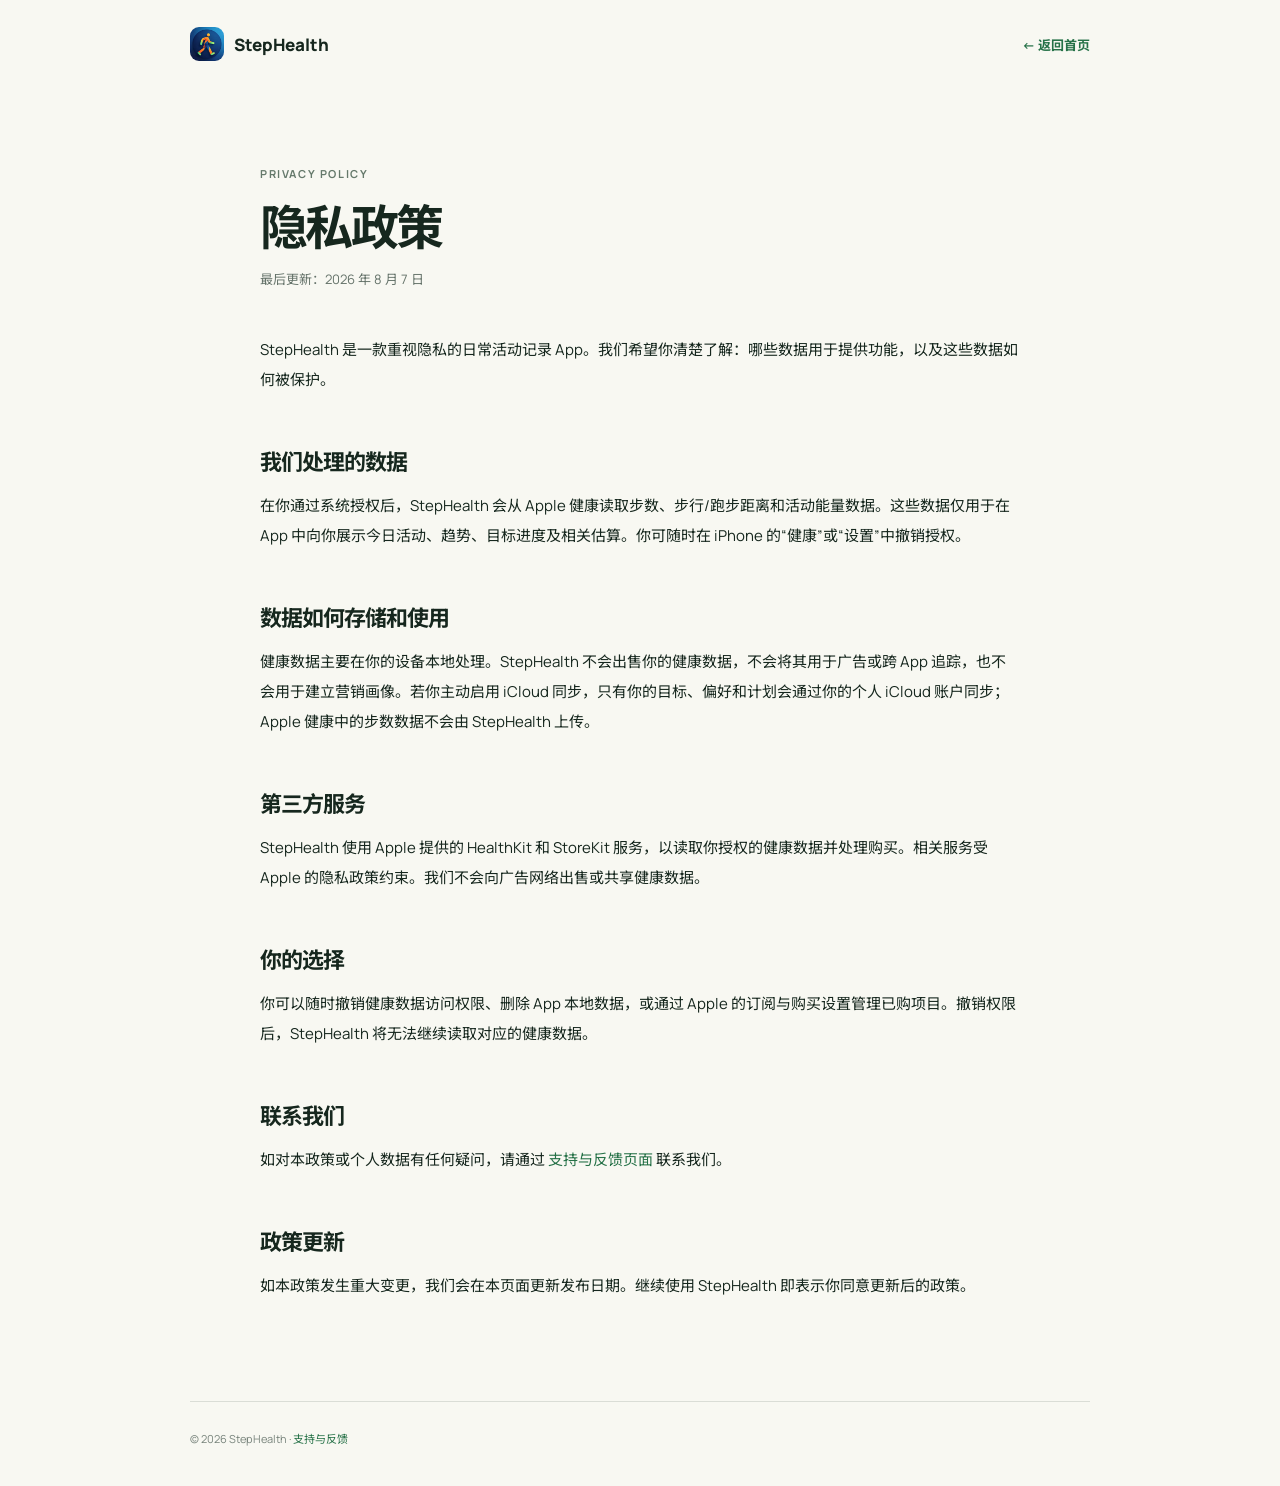
==== privacy.html @ c11e6fed "提交初版" ====
<!doctype html>
<html lang="zh-CN">
  <head>
    <meta charset="UTF-8" /><meta name="viewport" content="width=device-width, initial-scale=1" />
    <meta name="description" content="StepHealth 隐私政策" /><title>隐私政策 - StepHealth</title>
    <link rel="preconnect" href="https://fonts.googleapis.com" /><link rel="preconnect" href="https://fonts.gstatic.com" crossorigin />
    <link href="https://fonts.googleapis.com/css2?family=Manrope:wght@400;500;600;700;800&family=Noto+Sans+SC:wght@400;500;600;700&display=swap" rel="stylesheet" /><link rel="stylesheet" href="legal.css" />
  </head>
  <body><header><a class="brand" href="index.html"><img src="assets/app-icon.jpeg" alt="" />StepHealth</a><a href="index.html">← 返回首页</a></header>
  <main><p class="eyebrow">PRIVACY POLICY</p><h1>隐私政策</h1><p class="updated">最后更新：2026 年 8 月 7 日</p><p>StepHealth 是一款重视隐私的日常活动记录 App。我们希望你清楚了解：哪些数据用于提供功能，以及这些数据如何被保护。</p>
  <h2>我们处理的数据</h2><p>在你通过系统授权后，StepHealth 会从 Apple 健康读取步数、步行/跑步距离和活动能量数据。这些数据仅用于在 App 中向你展示今日活动、趋势、目标进度及相关估算。你可随时在 iPhone 的“健康”或“设置”中撤销授权。</p>
  <h2>数据如何存储和使用</h2><p>健康数据主要在你的设备本地处理。StepHealth 不会出售你的健康数据，不会将其用于广告或跨 App 追踪，也不会用于建立营销画像。若你主动启用 iCloud 同步，只有你的目标、偏好和计划会通过你的个人 iCloud 账户同步；Apple 健康中的步数数据不会由 StepHealth 上传。</p>
  <h2>第三方服务</h2><p>StepHealth 使用 Apple 提供的 HealthKit 和 StoreKit 服务，以读取你授权的健康数据并处理购买。相关服务受 Apple 的隐私政策约束。我们不会向广告网络出售或共享健康数据。</p>
  <h2>你的选择</h2><p>你可以随时撤销健康数据访问权限、删除 App 本地数据，或通过 Apple 的订阅与购买设置管理已购项目。撤销权限后，StepHealth 将无法继续读取对应的健康数据。</p>
  <h2>联系我们</h2><p>如对本政策或个人数据有任何疑问，请通过 <a href="support.html">支持与反馈页面</a> 联系我们。</p>
  <h2>政策更新</h2><p>如本政策发生重大变更，我们会在本页面更新发布日期。继续使用 StepHealth 即表示你同意更新后的政策。</p></main>
  <footer>© 2026 StepHealth · <a href="support.html">支持与反馈</a></footer></body>
</html>
---- legal.css ----
:root { --ink:#16271e; --muted:#65736a; --green:#257147; --cream:#f8f8f2; --sans:"Manrope","Noto Sans SC",sans-serif; } * { box-sizing:border-box; } body { margin:0; background:var(--cream); color:var(--ink); font-family:var(--sans); } a { color:var(--green); text-decoration:none; } header { width:min(900px,calc(100% - 40px)); height:88px; margin:auto; display:flex; align-items:center; justify-content:space-between; font-size:13px; font-weight:700; } .brand { display:flex; align-items:center; gap:10px; color:var(--ink); font-size:17px; font-weight:800; } .brand img { width:34px; height:34px; border-radius:9px; } main { width:min(760px,calc(100% - 40px)); margin:75px auto 100px; font-size:15px; line-height:2; } .eyebrow { margin:0 0 13px; color:#65796b; font-size:11px; font-weight:700; letter-spacing:1.6px; } h1 { margin:0; font-size:48px; letter-spacing:-2.6px; line-height:1.2; } .updated { margin:10px 0 43px; color:var(--muted); font-size:13px; } h2 { margin:45px 0 7px; font-size:22px; letter-spacing:-1px; } h3 { margin:27px 0 0; font-size:16px; } p { margin:0 0 16px; } .hint { padding:17px 20px; border-left:3px solid #78b55a; background:#eef7e6; color:#536459; font-size:13px; } footer { width:min(900px,calc(100% - 40px)); margin:auto; padding:28px 0 40px; border-top:1px solid rgba(22,39,30,.13); color:#78847c; font-size:11px; } @media (max-width:600px) { main { margin-top:42px; font-size:14px; } h1 { font-size:38px; } }
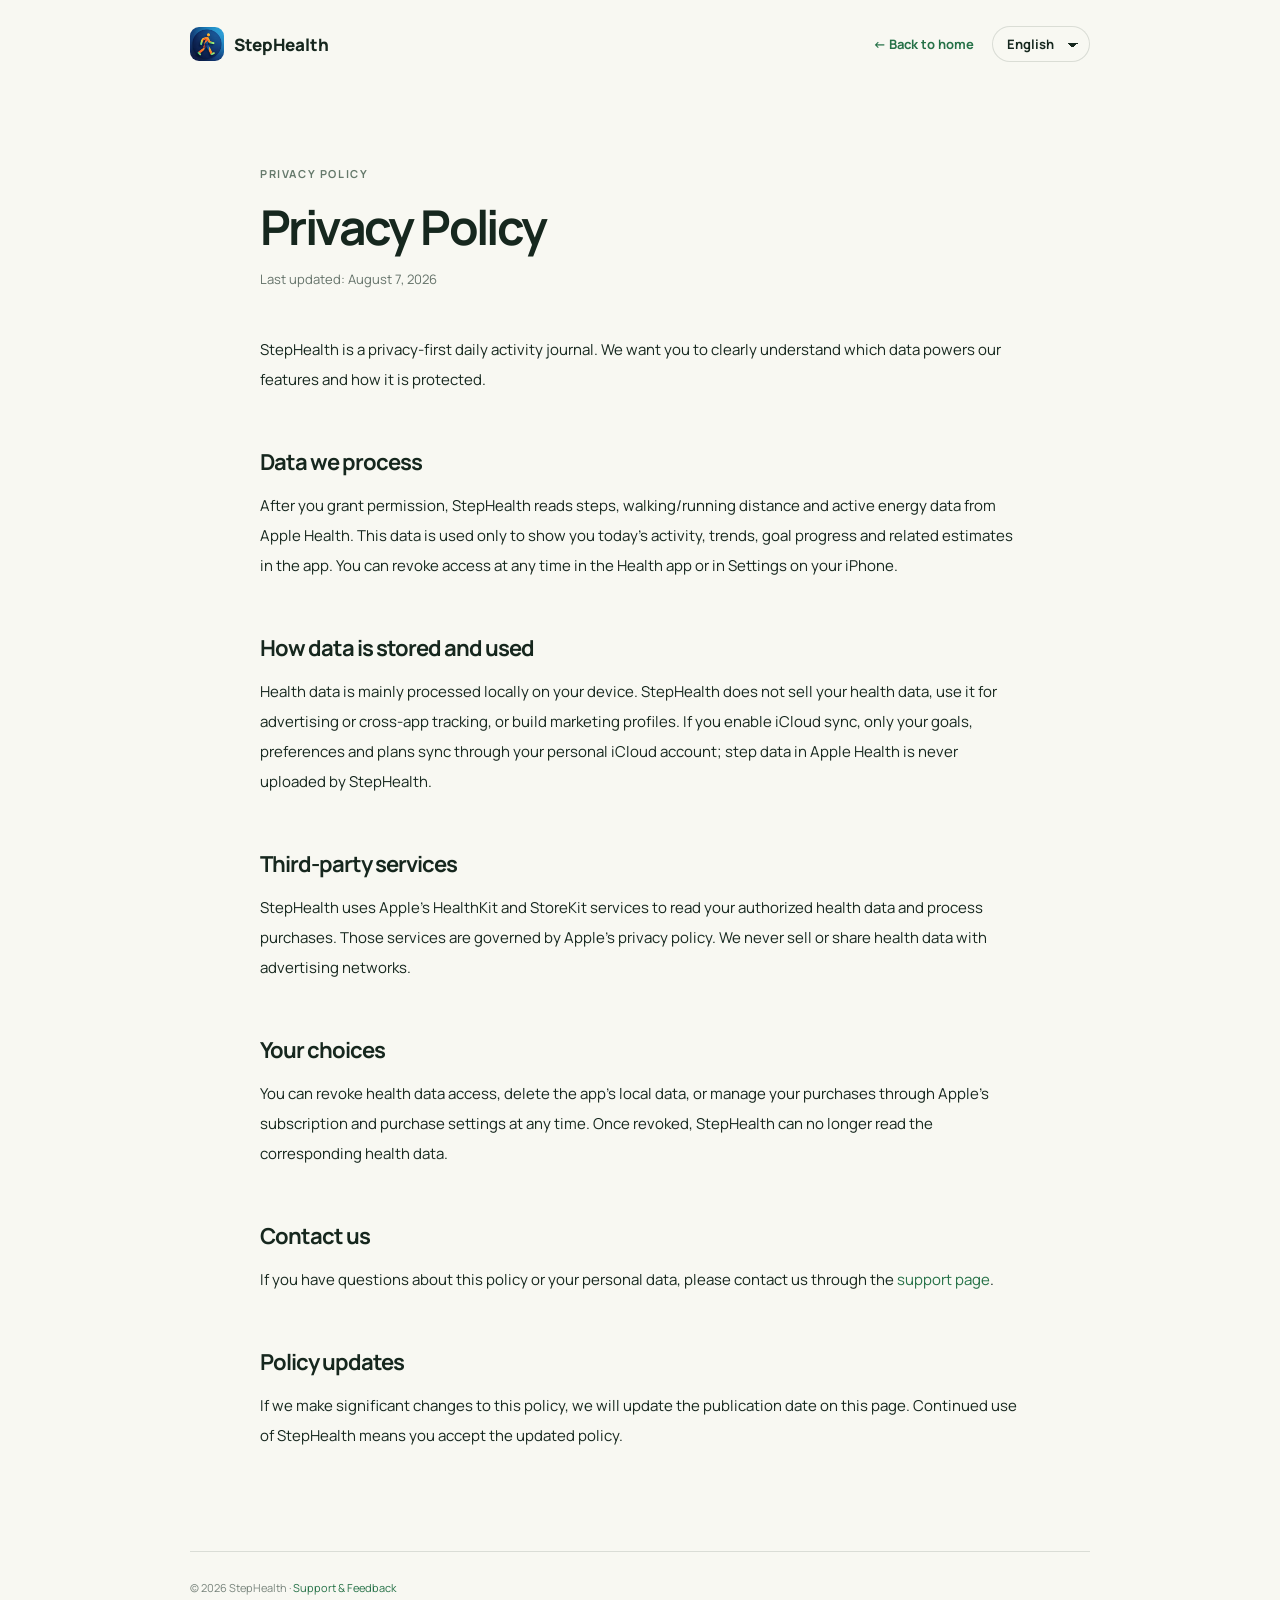
==== commit 8c43ae88: "增加简体/英文/繁体/日文四语适配" ====
--- a/privacy.html
+++ b/privacy.html
@@ -1,18 +1,49 @@
 <!doctype html>
 <html lang="zh-CN">
   <head>
-    <meta charset="UTF-8" /><meta name="viewport" content="width=device-width, initial-scale=1" />
-    <meta name="description" content="StepHealth 隐私政策" /><title>隐私政策 - StepHealth</title>
-    <link rel="preconnect" href="https://fonts.googleapis.com" /><link rel="preconnect" href="https://fonts.gstatic.com" crossorigin />
-    <link href="https://fonts.googleapis.com/css2?family=Manrope:wght@400;500;600;700;800&family=Noto+Sans+SC:wght@400;500;600;700&display=swap" rel="stylesheet" /><link rel="stylesheet" href="legal.css" />
+    <meta charset="UTF-8" />
+    <meta name="viewport" content="width=device-width, initial-scale=1" />
+    <meta name="description" content="StepHealth 隐私政策" data-i18n-description="privacyPageDesc" />
+    <meta name="theme-color" content="#f8f8f2" />
+    <title data-i18n-title="privacyPageTitle">隐私政策 - StepHealth</title>
+    <link rel="preconnect" href="https://fonts.googleapis.com" />
+    <link rel="preconnect" href="https://fonts.gstatic.com" crossorigin />
+    <link data-fonts href="https://fonts.googleapis.com/css2?family=Manrope:wght@400;500;600;700;800&family=Noto+Sans+SC:wght@400;500;600;700;800&display=swap" rel="stylesheet" />
+    <link rel="stylesheet" href="legal.css" />
+    <script src="i18n-boot.js"></script>
   </head>
-  <body><header><a class="brand" href="index.html"><img src="assets/app-icon.jpeg" alt="" />StepHealth</a><a href="index.html">← 返回首页</a></header>
-  <main><p class="eyebrow">PRIVACY POLICY</p><h1>隐私政策</h1><p class="updated">最后更新：2026 年 8 月 7 日</p><p>StepHealth 是一款重视隐私的日常活动记录 App。我们希望你清楚了解：哪些数据用于提供功能，以及这些数据如何被保护。</p>
-  <h2>我们处理的数据</h2><p>在你通过系统授权后，StepHealth 会从 Apple 健康读取步数、步行/跑步距离和活动能量数据。这些数据仅用于在 App 中向你展示今日活动、趋势、目标进度及相关估算。你可随时在 iPhone 的“健康”或“设置”中撤销授权。</p>
-  <h2>数据如何存储和使用</h2><p>健康数据主要在你的设备本地处理。StepHealth 不会出售你的健康数据，不会将其用于广告或跨 App 追踪，也不会用于建立营销画像。若你主动启用 iCloud 同步，只有你的目标、偏好和计划会通过你的个人 iCloud 账户同步；Apple 健康中的步数数据不会由 StepHealth 上传。</p>
-  <h2>第三方服务</h2><p>StepHealth 使用 Apple 提供的 HealthKit 和 StoreKit 服务，以读取你授权的健康数据并处理购买。相关服务受 Apple 的隐私政策约束。我们不会向广告网络出售或共享健康数据。</p>
-  <h2>你的选择</h2><p>你可以随时撤销健康数据访问权限、删除 App 本地数据，或通过 Apple 的订阅与购买设置管理已购项目。撤销权限后，StepHealth 将无法继续读取对应的健康数据。</p>
-  <h2>联系我们</h2><p>如对本政策或个人数据有任何疑问，请通过 <a href="support.html">支持与反馈页面</a> 联系我们。</p>
-  <h2>政策更新</h2><p>如本政策发生重大变更，我们会在本页面更新发布日期。继续使用 StepHealth 即表示你同意更新后的政策。</p></main>
-  <footer>© 2026 StepHealth · <a href="support.html">支持与反馈</a></footer></body>
+  <body>
+    <header>
+      <a class="brand" href="index.html" aria-label="StepHealth 首页" data-i18n-attr-aria-label="brandAria"><img src="assets/app-icon.jpeg" alt="" /><span>StepHealth</span></a>
+      <div class="legal-actions">
+        <a href="index.html" data-i18n="backHome">← 返回首页</a>
+        <select class="lang-select" aria-label="选择语言" data-i18n-attr-aria-label="langAria">
+          <option value="zh-CN">简体中文</option>
+          <option value="zh-TW">繁體中文</option>
+          <option value="ja">日本語</option>
+          <option value="en">English</option>
+        </select>
+      </div>
+    </header>
+    <main>
+      <p class="eyebrow">PRIVACY POLICY</p>
+      <h1 data-i18n="privacyH1">隐私政策</h1>
+      <p class="updated" data-i18n="privacyUpdated">最后更新：2026 年 8 月 7 日</p>
+      <p data-i18n="privacyIntro">StepHealth 是一款重视隐私的日常活动记录 App。我们希望你清楚了解：哪些数据用于提供功能，以及这些数据如何被保护。</p>
+      <h2 data-i18n="privacyS1H">我们处理的数据</h2>
+      <p data-i18n="privacyS1P">在你通过系统授权后，StepHealth 会从 Apple 健康读取步数、步行/跑步距离和活动能量数据。这些数据仅用于在 App 中向你展示今日活动、趋势、目标进度及相关估算。你可随时在 iPhone 的“健康”或“设置”中撤销授权。</p>
+      <h2 data-i18n="privacyS2H">数据如何存储和使用</h2>
+      <p data-i18n="privacyS2P">健康数据主要在你的设备本地处理。StepHealth 不会出售你的健康数据，不会将其用于广告或跨 App 追踪，也不会用于建立营销画像。若你主动启用 iCloud 同步，只有你的目标、偏好和计划会通过你的个人 iCloud 账户同步；Apple 健康中的步数数据不会由 StepHealth 上传。</p>
+      <h2 data-i18n="privacyS3H">第三方服务</h2>
+      <p data-i18n="privacyS3P">StepHealth 使用 Apple 提供的 HealthKit 和 StoreKit 服务，以读取你授权的健康数据并处理购买。相关服务受 Apple 的隐私政策约束。我们不会向广告网络出售或共享健康数据。</p>
+      <h2 data-i18n="privacyS4H">你的选择</h2>
+      <p data-i18n="privacyS4P">你可以随时撤销健康数据访问权限、删除 App 本地数据，或通过 Apple 的订阅与购买设置管理已购项目。撤销权限后，StepHealth 将无法继续读取对应的健康数据。</p>
+      <h2 data-i18n="privacyS5H">联系我们</h2>
+      <p data-i18n-html="privacyS5P">如对本政策或个人数据有任何疑问，请通过 <a href="support.html">支持与反馈页面</a> 联系我们。</p>
+      <h2 data-i18n="privacyS6H">政策更新</h2>
+      <p data-i18n="privacyS6P">如本政策发生重大变更，我们会在本页面更新发布日期。继续使用 StepHealth 即表示你同意更新后的政策。</p>
+    </main>
+    <footer>© 2026 StepHealth · <a href="support.html" data-i18n="footerSupport">支持与反馈</a></footer>
+    <script src="i18n.js"></script>
+  </body>
 </html>
--- a/legal.css
+++ b/legal.css
@@ -1 +1,10 @@
-:root { --ink:#16271e; --muted:#65736a; --green:#257147; --cream:#f8f8f2; --sans:"Manrope","Noto Sans SC",sans-serif; } * { box-sizing:border-box; } body { margin:0; background:var(--cream); color:var(--ink); font-family:var(--sans); } a { color:var(--green); text-decoration:none; } header { width:min(900px,calc(100% - 40px)); height:88px; margin:auto; display:flex; align-items:center; justify-content:space-between; font-size:13px; font-weight:700; } .brand { display:flex; align-items:center; gap:10px; color:var(--ink); font-size:17px; font-weight:800; } .brand img { width:34px; height:34px; border-radius:9px; } main { width:min(760px,calc(100% - 40px)); margin:75px auto 100px; font-size:15px; line-height:2; } .eyebrow { margin:0 0 13px; color:#65796b; font-size:11px; font-weight:700; letter-spacing:1.6px; } h1 { margin:0; font-size:48px; letter-spacing:-2.6px; line-height:1.2; } .updated { margin:10px 0 43px; color:var(--muted); font-size:13px; } h2 { margin:45px 0 7px; font-size:22px; letter-spacing:-1px; } h3 { margin:27px 0 0; font-size:16px; } p { margin:0 0 16px; } .hint { padding:17px 20px; border-left:3px solid #78b55a; background:#eef7e6; color:#536459; font-size:13px; } footer { width:min(900px,calc(100% - 40px)); margin:auto; padding:28px 0 40px; border-top:1px solid rgba(22,39,30,.13); color:#78847c; font-size:11px; } @media (max-width:600px) { main { margin-top:42px; font-size:14px; } h1 { font-size:38px; } }
+:root { --ink:#16271e; --muted:#65736a; --green:#257147; --cream:#f8f8f2; --sans:"Manrope","Noto Sans SC",sans-serif; } * { box-sizing:border-box; } body { margin:0; background:var(--cream); color:var(--ink); font-family:var(--sans); } a { color:var(--green); text-decoration:none; } header { width:min(900px,calc(100% - 40px)); height:88px; margin:auto; display:flex; align-items:center; justify-content:space-between; font-size:13px; font-weight:700; } .brand { display:flex; align-items:center; gap:10px; color:var(--ink); font-size:17px; font-weight:800; } .brand img { width:34px; height:34px; border-radius:9px; } main { width:min(760px,calc(100% - 40px)); margin:75px auto 100px; font-size:15px; line-height:2; } .eyebrow { margin:0 0 13px; color:#65796b; font-size:11px; font-weight:700; letter-spacing:1.6px; } h1 { margin:0; font-size:48px; letter-spacing:-2.6px; line-height:1.2; } .updated { margin:10px 0 43px; color:var(--muted); font-size:13px; } h2 { margin:45px 0 7px; font-size:22px; letter-spacing:-1px; } h3 { margin:27px 0 0; font-size:16px; } p { margin:0 0 16px; } .hint { padding:17px 20px; border-left:3px solid #78b55a; background:#eef7e6; color:#536459; font-size:13px; } footer { width:min(900px,calc(100% - 40px)); margin:auto; padding:28px 0 40px; border-top:1px solid rgba(22,39,30,.13); color:#78847c; font-size:11px; } /* ---------- 多语言 ---------- */
+html.i18n-boot body { visibility:hidden; } /* 非默认语言首帧防闪烁，翻译应用后由 i18n.js 移除该 class */
+html[lang="zh-CN"] { --sans:"Manrope","Noto Sans SC",sans-serif; }
+html[lang="zh-TW"] { --sans:"Manrope","Noto Sans TC",sans-serif; }
+html[lang="ja"] { --sans:"Manrope","Noto Sans JP",sans-serif; }
+.legal-actions { display:flex; align-items:center; gap:18px; }
+.legal-actions > a { white-space:nowrap; }
+.lang-select { appearance:none; -webkit-appearance:none; border:1px solid rgba(22,39,30,.13); background-color:transparent; color:var(--ink); font:700 13px var(--sans); padding:8px 30px 8px 14px; border-radius:99px; cursor:pointer; background-image:linear-gradient(45deg,transparent 50%,var(--ink) 50%),linear-gradient(135deg,var(--ink) 50%,transparent 50%); background-position:calc(100% - 16px) 55%,calc(100% - 11px) 55%; background-size:5px 5px; background-repeat:no-repeat; transition:border-color .2s; }
+.lang-select:hover { border-color:rgba(22,39,30,.34); }
+@media (max-width:600px) { main { margin-top:42px; font-size:14px; } h1 { font-size:38px; } header { flex-wrap:wrap; height:auto; padding:16px 0 12px; } .legal-actions { width:100%; justify-content:space-between; } }
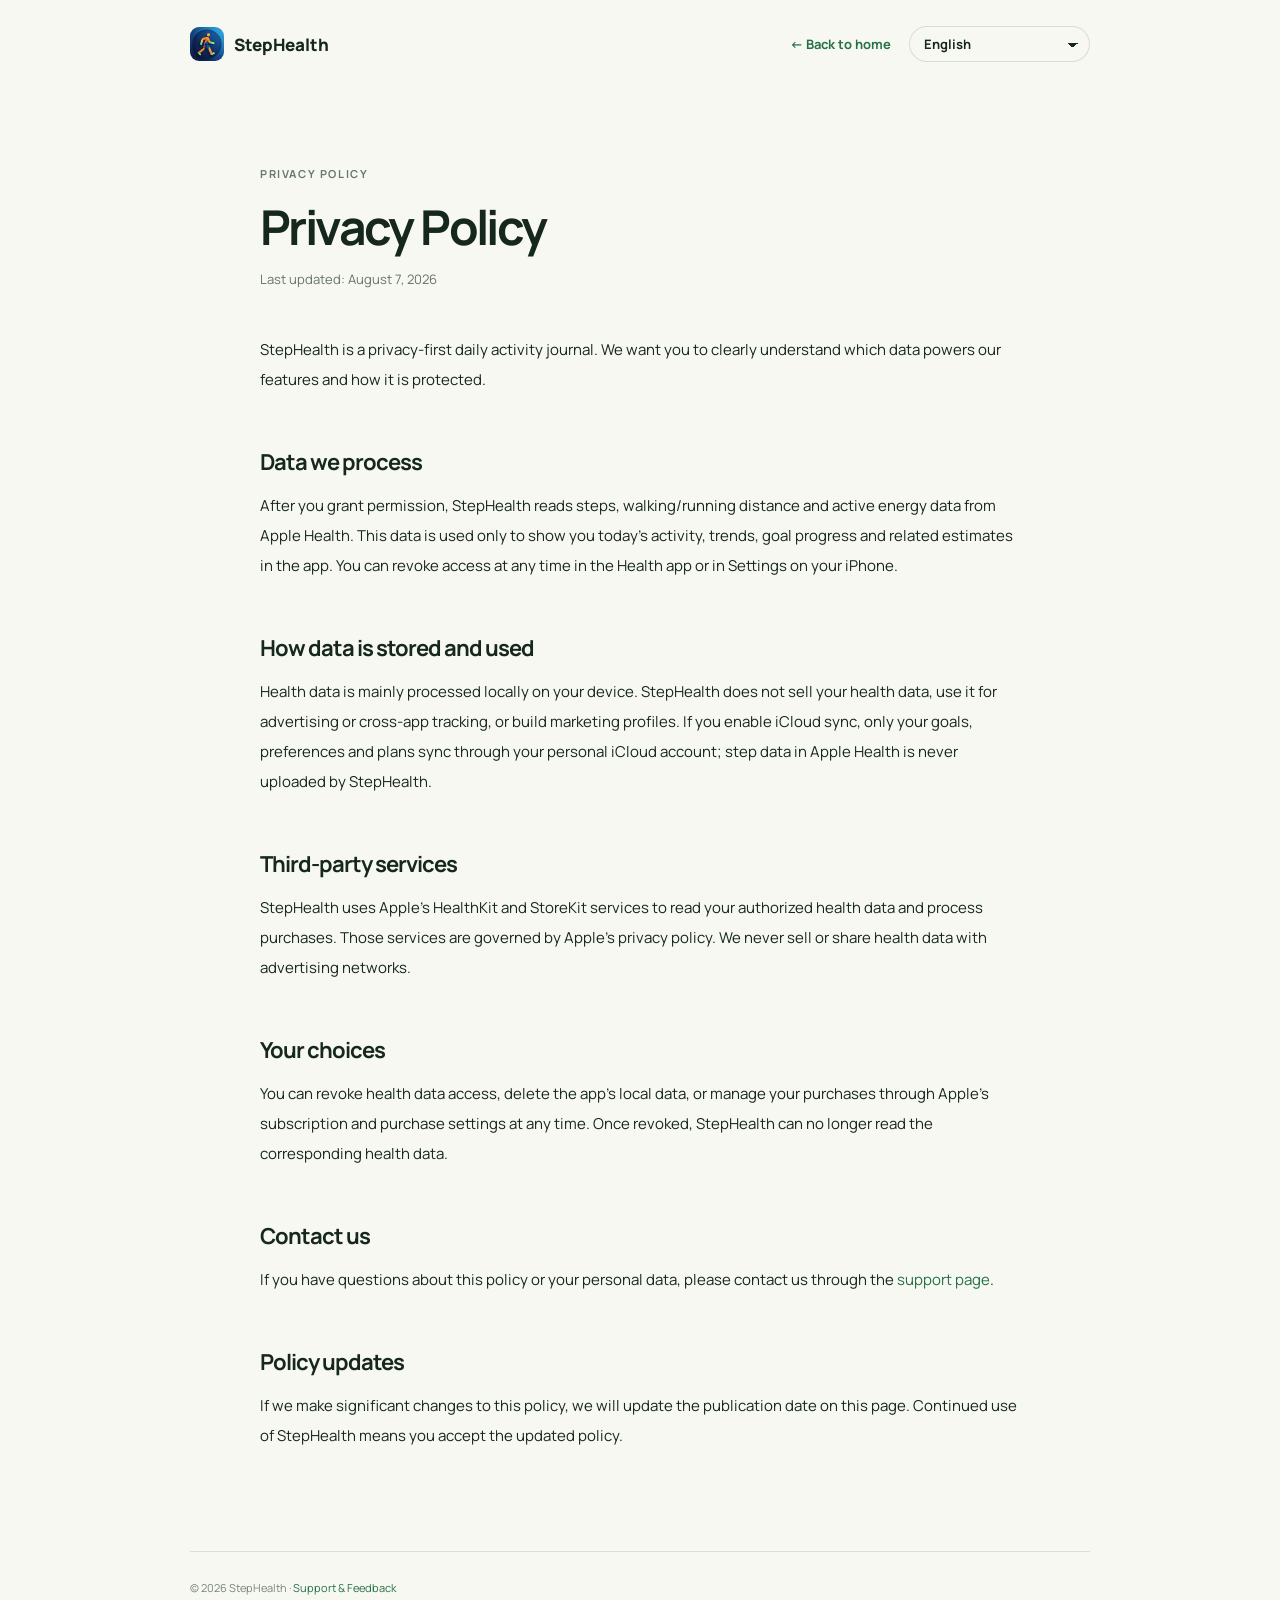
==== commit 36409ef8: "给网站增加：西班牙语，葡萄牙语（巴西 pt-BR）、葡萄牙语（葡萄牙 pt-PT）、法语（fr）、阿拉伯语（ar）的支持，完成后网站共支持 9 种语言（en / zh-Hans / zh-Hant /" ====
--- a/privacy.html
+++ b/privacy.html
@@ -1,11 +1,11 @@
 <!doctype html>
-<html lang="zh-CN">
+<html lang="en">
   <head>
     <meta charset="UTF-8" />
     <meta name="viewport" content="width=device-width, initial-scale=1" />
-    <meta name="description" content="StepHealth 隐私政策" data-i18n-description="privacyPageDesc" />
+    <meta name="description" content="StepHealth Privacy Policy" data-i18n-description="privacyPageDesc" />
     <meta name="theme-color" content="#f8f8f2" />
-    <title data-i18n-title="privacyPageTitle">隐私政策 - StepHealth</title>
+    <title data-i18n-title="privacyPageTitle">Privacy Policy - StepHealth</title>
     <link rel="preconnect" href="https://fonts.googleapis.com" />
     <link rel="preconnect" href="https://fonts.gstatic.com" crossorigin />
     <link data-fonts href="https://fonts.googleapis.com/css2?family=Manrope:wght@400;500;600;700;800&family=Noto+Sans+SC:wght@400;500;600;700;800&display=swap" rel="stylesheet" />
@@ -14,36 +14,41 @@
   </head>
   <body>
     <header>
-      <a class="brand" href="index.html" aria-label="StepHealth 首页" data-i18n-attr-aria-label="brandAria"><img src="assets/app-icon.jpeg" alt="" /><span>StepHealth</span></a>
+      <a class="brand" href="index.html" aria-label="StepHealth home" data-i18n-attr-aria-label="brandAria"><img src="assets/app-icon.jpeg" alt="" /><span>StepHealth</span></a>
       <div class="legal-actions">
-        <a href="index.html" data-i18n="backHome">← 返回首页</a>
-        <select class="lang-select" aria-label="选择语言" data-i18n-attr-aria-label="langAria">
-          <option value="zh-CN">简体中文</option>
-          <option value="zh-TW">繁體中文</option>
+        <a href="index.html" data-i18n="backHome">← Back to home</a>
+        <select class="lang-select" aria-label="Select language" data-i18n-attr-aria-label="langAria">
+          <option value="en">English</option>
+          <option value="es">Español</option>
+          <option value="fr">Français</option>
+          <option value="pt-BR">Português (Brasil)</option>
+          <option value="pt-PT">Português (Portugal)</option>
+          <option value="ar">العربية</option>
           <option value="ja">日本語</option>
-          <option value="en">English</option>
+          <option value="zh-Hans">简体中文</option>
+          <option value="zh-Hant">繁體中文</option>
         </select>
       </div>
     </header>
     <main>
       <p class="eyebrow">PRIVACY POLICY</p>
-      <h1 data-i18n="privacyH1">隐私政策</h1>
-      <p class="updated" data-i18n="privacyUpdated">最后更新：2026 年 8 月 7 日</p>
-      <p data-i18n="privacyIntro">StepHealth 是一款重视隐私的日常活动记录 App。我们希望你清楚了解：哪些数据用于提供功能，以及这些数据如何被保护。</p>
-      <h2 data-i18n="privacyS1H">我们处理的数据</h2>
-      <p data-i18n="privacyS1P">在你通过系统授权后，StepHealth 会从 Apple 健康读取步数、步行/跑步距离和活动能量数据。这些数据仅用于在 App 中向你展示今日活动、趋势、目标进度及相关估算。你可随时在 iPhone 的“健康”或“设置”中撤销授权。</p>
-      <h2 data-i18n="privacyS2H">数据如何存储和使用</h2>
-      <p data-i18n="privacyS2P">健康数据主要在你的设备本地处理。StepHealth 不会出售你的健康数据，不会将其用于广告或跨 App 追踪，也不会用于建立营销画像。若你主动启用 iCloud 同步，只有你的目标、偏好和计划会通过你的个人 iCloud 账户同步；Apple 健康中的步数数据不会由 StepHealth 上传。</p>
-      <h2 data-i18n="privacyS3H">第三方服务</h2>
-      <p data-i18n="privacyS3P">StepHealth 使用 Apple 提供的 HealthKit 和 StoreKit 服务，以读取你授权的健康数据并处理购买。相关服务受 Apple 的隐私政策约束。我们不会向广告网络出售或共享健康数据。</p>
-      <h2 data-i18n="privacyS4H">你的选择</h2>
-      <p data-i18n="privacyS4P">你可以随时撤销健康数据访问权限、删除 App 本地数据，或通过 Apple 的订阅与购买设置管理已购项目。撤销权限后，StepHealth 将无法继续读取对应的健康数据。</p>
-      <h2 data-i18n="privacyS5H">联系我们</h2>
-      <p data-i18n-html="privacyS5P">如对本政策或个人数据有任何疑问，请通过 <a href="support.html">支持与反馈页面</a> 联系我们。</p>
-      <h2 data-i18n="privacyS6H">政策更新</h2>
-      <p data-i18n="privacyS6P">如本政策发生重大变更，我们会在本页面更新发布日期。继续使用 StepHealth 即表示你同意更新后的政策。</p>
+      <h1 data-i18n="privacyH1">Privacy Policy</h1>
+      <p class="updated" data-i18n="privacyUpdated">Last updated: August 7, 2026</p>
+      <p data-i18n="privacyIntro">StepHealth is a privacy-first daily activity journal. We want you to clearly understand which data powers our features and how it is protected.</p>
+      <h2 data-i18n="privacyS1H">Data we process</h2>
+      <p data-i18n="privacyS1P">After you grant permission, StepHealth reads steps, walking/running distance and active energy data from Apple Health. This data is used only to show you today's activity, trends, goal progress and related estimates in the app. You can revoke access at any time in the Health app or in Settings on your iPhone.</p>
+      <h2 data-i18n="privacyS2H">How data is stored and used</h2>
+      <p data-i18n="privacyS2P">Health data is mainly processed locally on your device. StepHealth does not sell your health data, use it for advertising or cross-app tracking, or build marketing profiles. If you enable iCloud sync, only your goals, preferences and plans sync through your personal iCloud account; step data in Apple Health is never uploaded by StepHealth.</p>
+      <h2 data-i18n="privacyS3H">Third-party services</h2>
+      <p data-i18n="privacyS3P">StepHealth uses Apple's HealthKit and StoreKit services to read your authorized health data and process purchases. Those services are governed by Apple's privacy policy. We never sell or share health data with advertising networks.</p>
+      <h2 data-i18n="privacyS4H">Your choices</h2>
+      <p data-i18n="privacyS4P">You can revoke health data access, delete the app's local data, or manage your purchases through Apple's subscription and purchase settings at any time. Once revoked, StepHealth can no longer read the corresponding health data.</p>
+      <h2 data-i18n="privacyS5H">Contact us</h2>
+      <p data-i18n-html="privacyS5P">If you have questions about this policy or your personal data, please contact us through the <a href="support.html">support page</a>.</p>
+      <h2 data-i18n="privacyS6H">Policy updates</h2>
+      <p data-i18n="privacyS6P">If we make significant changes to this policy, we will update the publication date on this page. Continued use of StepHealth means you accept the updated policy.</p>
     </main>
-    <footer>© 2026 StepHealth · <a href="support.html" data-i18n="footerSupport">支持与反馈</a></footer>
+    <footer>© 2026 StepHealth · <a href="support.html" data-i18n="footerSupport">Support & Feedback</a></footer>
     <script src="i18n.js"></script>
   </body>
 </html>
--- a/legal.css
+++ b/legal.css
@@ -1,10 +1,16 @@
 :root { --ink:#16271e; --muted:#65736a; --green:#257147; --cream:#f8f8f2; --sans:"Manrope","Noto Sans SC",sans-serif; } * { box-sizing:border-box; } body { margin:0; background:var(--cream); color:var(--ink); font-family:var(--sans); } a { color:var(--green); text-decoration:none; } header { width:min(900px,calc(100% - 40px)); height:88px; margin:auto; display:flex; align-items:center; justify-content:space-between; font-size:13px; font-weight:700; } .brand { display:flex; align-items:center; gap:10px; color:var(--ink); font-size:17px; font-weight:800; } .brand img { width:34px; height:34px; border-radius:9px; } main { width:min(760px,calc(100% - 40px)); margin:75px auto 100px; font-size:15px; line-height:2; } .eyebrow { margin:0 0 13px; color:#65796b; font-size:11px; font-weight:700; letter-spacing:1.6px; } h1 { margin:0; font-size:48px; letter-spacing:-2.6px; line-height:1.2; } .updated { margin:10px 0 43px; color:var(--muted); font-size:13px; } h2 { margin:45px 0 7px; font-size:22px; letter-spacing:-1px; } h3 { margin:27px 0 0; font-size:16px; } p { margin:0 0 16px; } .hint { padding:17px 20px; border-left:3px solid #78b55a; background:#eef7e6; color:#536459; font-size:13px; } footer { width:min(900px,calc(100% - 40px)); margin:auto; padding:28px 0 40px; border-top:1px solid rgba(22,39,30,.13); color:#78847c; font-size:11px; } /* ---------- 多语言 ---------- */
 html.i18n-boot body { visibility:hidden; } /* 非默认语言首帧防闪烁，翻译应用后由 i18n.js 移除该 class */
-html[lang="zh-CN"] { --sans:"Manrope","Noto Sans SC",sans-serif; }
-html[lang="zh-TW"] { --sans:"Manrope","Noto Sans TC",sans-serif; }
+html[lang="zh-Hans"] { --sans:"Manrope","Noto Sans SC",sans-serif; }
+html[lang="zh-Hant"] { --sans:"Manrope","Noto Sans TC",sans-serif; }
 html[lang="ja"] { --sans:"Manrope","Noto Sans JP",sans-serif; }
+html[lang="ar"] { --sans:"Manrope","Noto Sans Arabic",sans-serif; }
+/* 阿拉伯语排版修正：连写文字禁用负字距 */
+html[lang="ar"] h1,html[lang="ar"] h2 { letter-spacing:0; }
 .legal-actions { display:flex; align-items:center; gap:18px; }
 .legal-actions > a { white-space:nowrap; }
 .lang-select { appearance:none; -webkit-appearance:none; border:1px solid rgba(22,39,30,.13); background-color:transparent; color:var(--ink); font:700 13px var(--sans); padding:8px 30px 8px 14px; border-radius:99px; cursor:pointer; background-image:linear-gradient(45deg,transparent 50%,var(--ink) 50%),linear-gradient(135deg,var(--ink) 50%,transparent 50%); background-position:calc(100% - 16px) 55%,calc(100% - 11px) 55%; background-size:5px 5px; background-repeat:no-repeat; transition:border-color .2s; }
 .lang-select:hover { border-color:rgba(22,39,30,.34); }
 @media (max-width:600px) { main { margin-top:42px; font-size:14px; } h1 { font-size:38px; } header { flex-wrap:wrap; height:auto; padding:16px 0 12px; } .legal-actions { width:100%; justify-content:space-between; } }
+/* ---------- RTL 镜像（ar 等从右到左语言；header/flex 流向由 dir 自动翻转，这里只处理物理定位） ---------- */
+html[dir="rtl"] .lang-select { padding:8px 14px 8px 30px; background-position:16px 55%,11px 55%; }
+html[dir="rtl"] .hint { border-left:0; border-right:3px solid #78b55a; }
